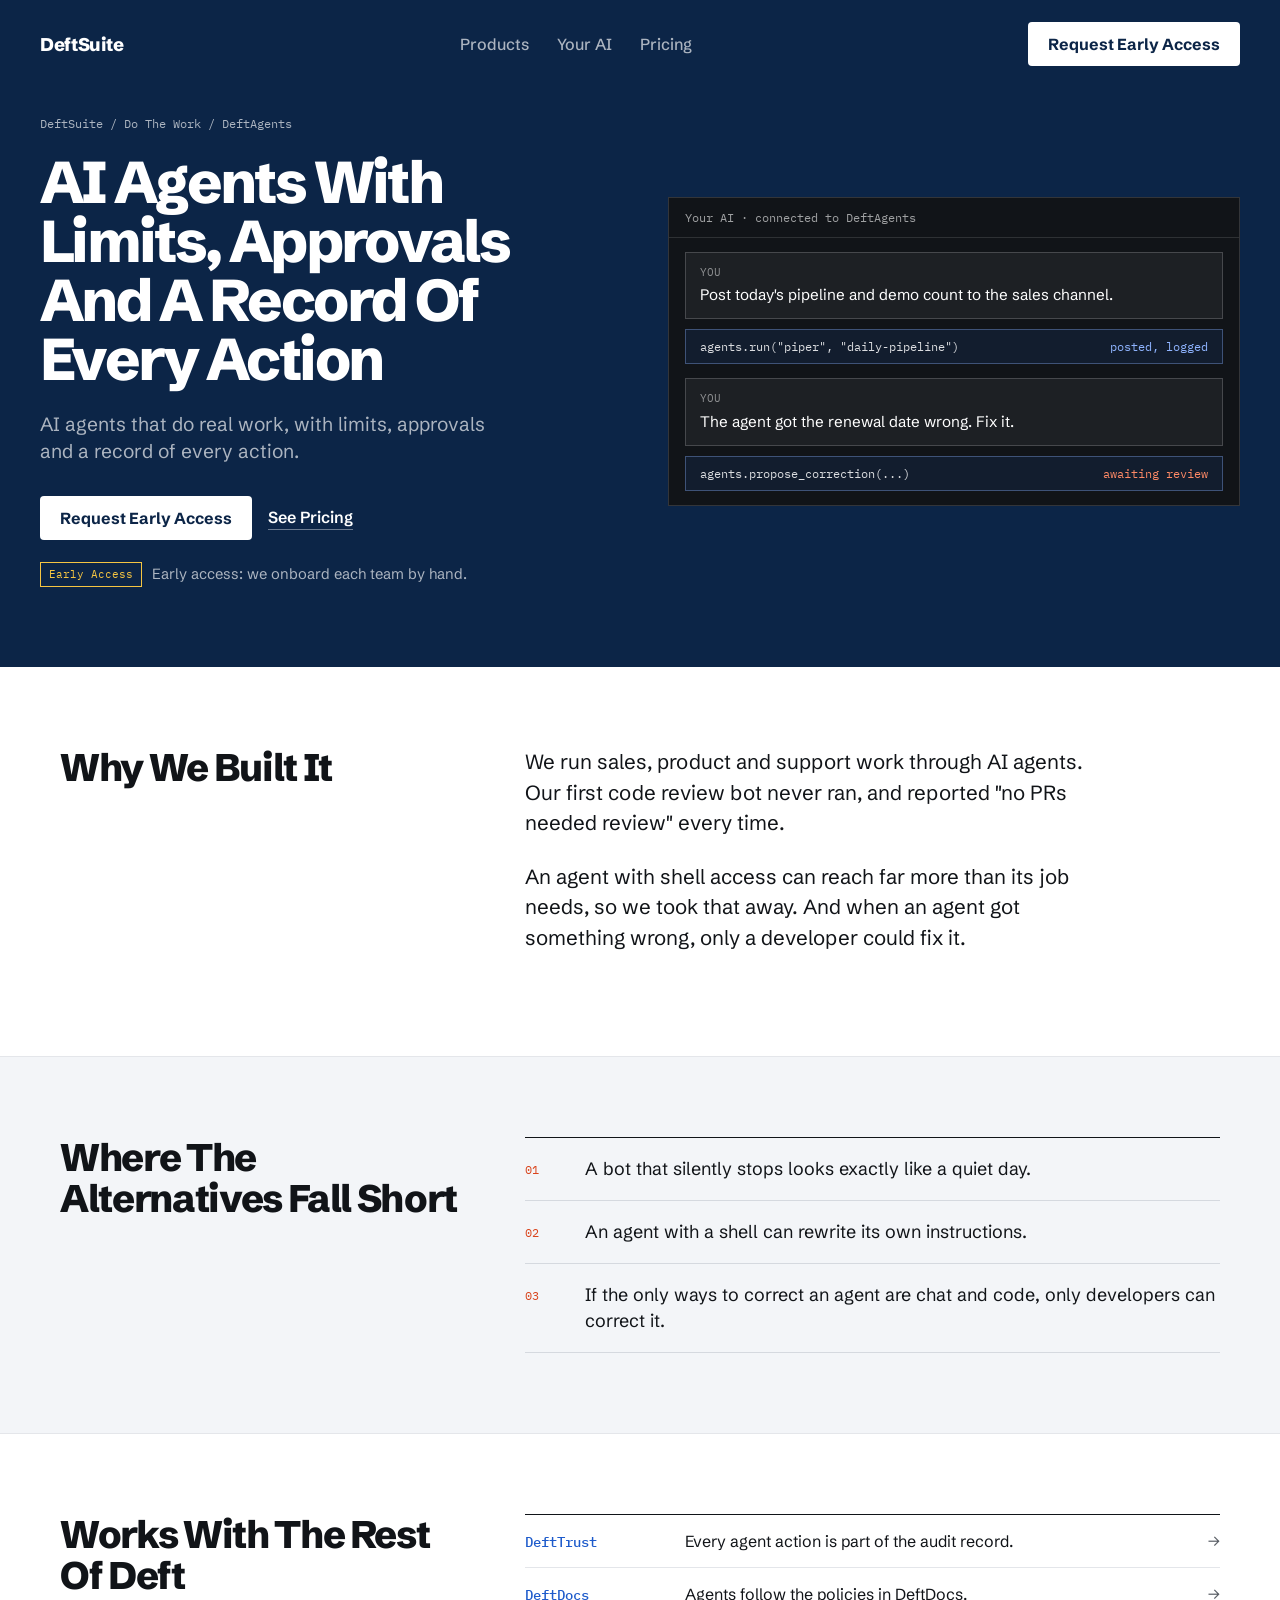
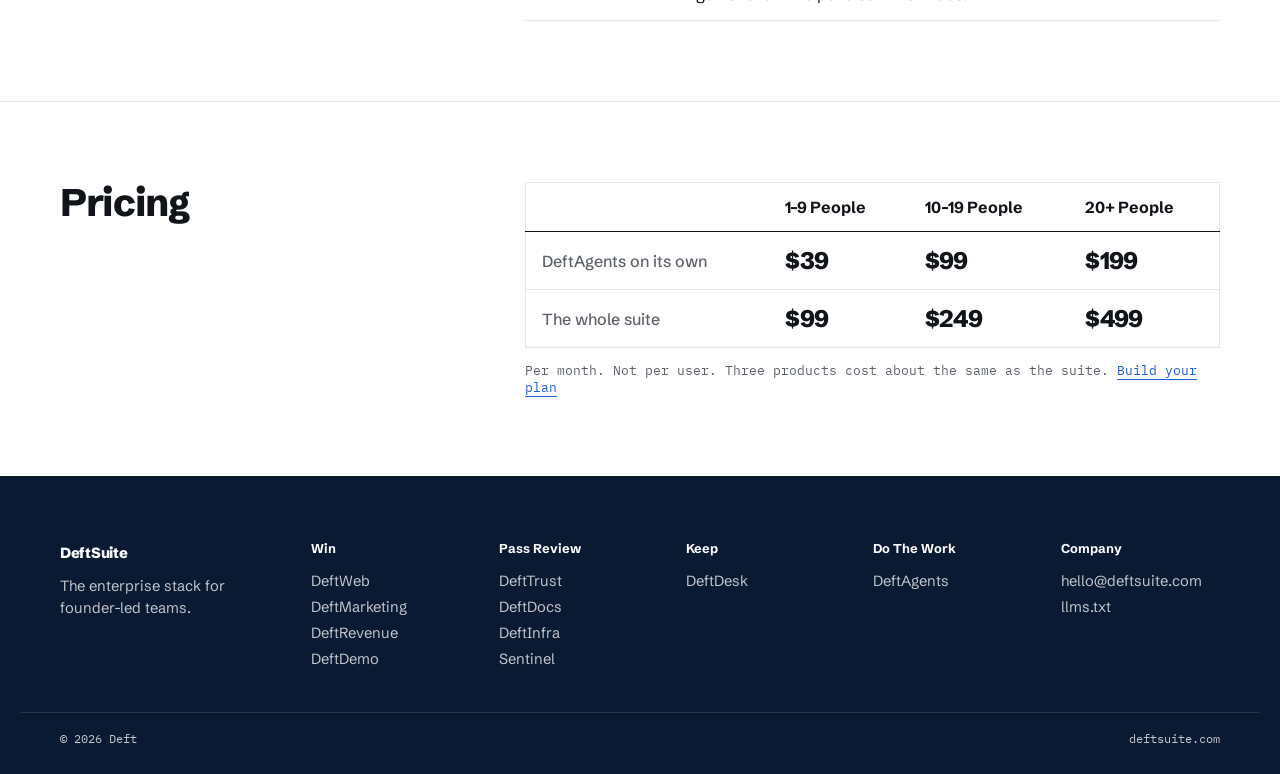
==== agents/index.html @ b2185dc2 "Launch deftsuite.com: home page with real stack prices, 10 product pages, sitemap, llms.txt Home: st" ====
<!DOCTYPE html>
<html lang="en">
<head>
<meta charset="UTF-8" />
<meta name="viewport" content="width=device-width, initial-scale=1.0" />
<title>DeftAgents: AI Agents With Limits, Approvals And A Record Of Every Action</title>
<meta name="description" content="DeftAgents: AI agents that do real work, with limits, approvals and a record of every action. Part of DeftSuite, the enterprise stack for founder-led teams." />
<link rel="canonical" href="https://deftsuite.com/agents/" />
<meta property="og:type" content="website" />
<meta property="og:title" content="DeftAgents: AI Agents With Limits, Approvals And A Record Of Every Action" />
<meta property="og:description" content="DeftAgents: AI agents that do real work, with limits, approvals and a record of every action. Part of DeftSuite, the enterprise stack for founder-led teams." />
<meta property="og:url" content="https://deftsuite.com/agents/" />
<link rel="icon" href="/assets/favicon.svg" type="image/svg+xml" />
<link rel="alternate" type="text/plain" href="/llms.txt" title="Plain text for agents" />
<link rel="preconnect" href="https://fonts.googleapis.com" />
<link rel="preconnect" href="https://fonts.gstatic.com" crossorigin />
<link href="https://fonts.googleapis.com/css2?family=Schibsted+Grotesk:wght@400;500;700;800&family=IBM+Plex+Mono:wght@400;500&display=swap" rel="stylesheet" />
<link rel="stylesheet" href="/assets/css/site.css" />
</head>
<body class="product">
<div class="top">
  <header class="nav">
  <a class="brand" href="/">DeftSuite</a>
  <nav class="links" aria-label="Primary"><a href="/#suite">Products</a><a href="/#ai">Your AI</a><a href="/#pick">Pricing</a></nav>
  <a class="btn" href="mailto:hello@deftsuite.com?subject=DeftSuite%20early%20access">Request Early Access</a>
</header>
  <section class="phero">
    <div>
      <div class="crumbs mono"><a href="/#suite">DeftSuite</a> / Do The Work / DeftAgents</div>
      <h1>AI Agents With Limits, Approvals And A Record Of Every Action</h1>
      <p class="sub">AI agents that do real work, with limits, approvals and a record of every action.</p>
      <div class="cta"><a class="btn" href="mailto:hello@deftsuite.com?subject=DeftAgents%20early%20access">Request Early Access</a><a class="ghost" href="#price">See Pricing</a></div>
      <p class="note"><span class="pill is-early mono">Early Access</span> Early access: we onboard each team by hand.</p>
    </div>
    <div class="console" aria-label="Asking your AI to use DeftAgents">
      <div class="console__bar mono"><span>Your AI · connected to DeftAgents</span></div>
      <div class="ask"><span class="who mono">YOU</span>Post today&#x27;s pipeline and demo count to the sales channel.</div>
        <div class="call mono"><span>agents.run(&quot;piper&quot;, &quot;daily-pipeline&quot;)</span><span class="st">posted, logged</span></div><div class="ask"><span class="who mono">YOU</span>The agent got the renewal date wrong. Fix it.</div>
        <div class="call mono"><span>agents.propose_correction(...)</span><span class="st wait">awaiting review</span></div>
    </div>
  </section>
</div>

<section class="story">
  <div class="wrap split">
    <h2>Why We Built It</h2>
    <div class="story__body"><p>We run sales, product and support work through AI agents. Our first code review bot never ran, and reported &quot;no PRs needed review&quot; every time.</p><p>An agent with shell access can reach far more than its job needs, so we took that away. And when an agent got something wrong, only a developer could fix it.</p></div>
  </div>
</section>

<section class="short">
  <div class="wrap split">
    <h2>Where The Alternatives Fall Short</h2>
    <ol class="short__list"><li><span class="n mono">01</span><span>A bot that silently stops looks exactly like a quiet day.</span></li><li><span class="n mono">02</span><span>An agent with a shell can rewrite its own instructions.</span></li><li><span class="n mono">03</span><span>If the only ways to correct an agent are chat and code, only developers can correct it.</span></li></ol>
  </div>
</section>

<section class="with">
  <div class="wrap split">
    <h2>Works With The Rest Of Deft</h2>
    <div><a class="link-row" href="/trust/"><span class="mono">DeftTrust</span><span>Every agent action is part of the audit record.</span><span class="arrow">→</span></a><a class="link-row" href="/docs/"><span class="mono">DeftDocs</span><span>Agents follow the policies in DeftDocs.</span><span class="arrow">→</span></a></div>
  </div>
</section>

<section class="price" id="price">
  <div class="wrap split">
    <h2>Pricing</h2>
    <div>
      <table class="ptable">
        <thead><tr><th></th><th>1–9 People</th><th>10–19 People</th><th>20+ People</th></tr></thead>
        <tbody>
          <tr><th>DeftAgents on its own</th><td>$39</td><td>$99</td><td>$199</td></tr>
          <tr><th>The whole suite</th><td>$99</td><td>$249</td><td>$499</td></tr>
        </tbody>
      </table>
      <p class="aside mono">Per month. Not per user. Three products cost about the same as the suite. <a href="/#pick">Build your plan</a></p>
    </div>
  </div>
</section>

<footer class="foot">
  <div class="foot__inner">
    <div class="fcol fcol--brand"><a class="brand brand--ink" href="/">DeftSuite</a><p>The enterprise stack for founder-led teams.</p></div>
    <div class="fcol"><h4>Win</h4><a href="/web/">DeftWeb</a><a href="/marketing/">DeftMarketing</a><a href="/revenue/">DeftRevenue</a><a href="/demo/">DeftDemo</a></div><div class="fcol"><h4>Pass Review</h4><a href="/trust/">DeftTrust</a><a href="/docs/">DeftDocs</a><a href="/infra/">DeftInfra</a><a href="/sentinel/">Sentinel</a></div><div class="fcol"><h4>Keep</h4><a href="/desk/">DeftDesk</a></div><div class="fcol"><h4>Do The Work</h4><a href="/agents/">DeftAgents</a></div>
    <div class="fcol"><h4>Company</h4><a href="mailto:hello@deftsuite.com">hello@deftsuite.com</a><a href="/llms.txt">llms.txt</a></div>
  </div>
  <div class="foot__base mono"><span>© 2026 Deft</span><span>deftsuite.com</span></div>
</footer>
<script src="/assets/js/site.js"></script>
</body>
</html>
---- assets/css/site.css ----
/* =========================================================
   deftsuite.com — shared styles for product pages, nav and footer.
   The home page carries its own section styles inline and
   shares the tokens, nav and footer defined here.
   ========================================================= */
:root {
  --field: #0C2547; --soft: rgba(255,255,255,.66); --hair: rgba(255,255,255,.16);
  --paper: #FFFFFF; --ink: #111418; --body: #33373E; --muted: #5C6168; --rule: #E4E6EA;
  --stack: #D9441C; --deft: #1E5BCB; --amber: #F5C542; --tint: #F3F5F8;
}
* { box-sizing: border-box; }
body { margin: 0; font-family: 'Schibsted Grotesk', -apple-system, 'Segoe UI', sans-serif; color: var(--ink); background: var(--paper); -webkit-font-smoothing: antialiased; }
a { color: inherit; text-decoration: none; }
.mono { font-family: 'IBM Plex Mono', ui-monospace, Menlo, monospace; }
:focus-visible { outline: 2px solid var(--amber); outline-offset: 2px; }

/* ---------- nav ---------- */
.top { background: var(--field); color: #fff; }
.nav { display: flex; justify-content: space-between; align-items: center; gap: 20px; padding: 22px 40px; max-width: 1440px; margin: 0 auto; }
.brand { font-weight: 800; font-size: 1.15rem; letter-spacing: -.02em; }
.links { display: flex; gap: 28px; color: var(--soft); font-weight: 500; }
.links a:hover { color: #fff; }
.btn { display: inline-block; padding: 12px 20px; background: #fff; color: var(--field); font-weight: 700; border-radius: 4px; white-space: nowrap; }
.btn:hover { background: #E8EEFA; }
.ghost { font-weight: 600; border-bottom: 1px solid rgba(255,255,255,.4); padding-bottom: 2px; }
.ghost:hover { border-color: #fff; }

/* ---------- product hero ---------- */
.phero { display: grid; grid-template-columns: 1fr 1fr; gap: 56px; align-items: center; padding: 28px 40px 80px; max-width: 1440px; margin: 0 auto; }
.crumbs { font-size: .74rem; color: var(--soft); }
.crumbs a:hover { color: #fff; }
.phero h1 { margin: 22px 0 0; font-weight: 800; font-size: clamp(2.4rem, 4.6vw, 4.2rem); line-height: 1; letter-spacing: -.045em; }
.sub { margin: 22px 0 0; font-size: 1.2rem; line-height: 1.45; color: var(--soft); max-width: 40ch; }
.cta { margin-top: 30px; display: flex; flex-wrap: wrap; gap: 16px; align-items: center; }
.note { margin: 22px 0 0; font-size: .92rem; line-height: 1.5; color: var(--soft); max-width: 52ch; }
.pill { display: inline-block; font-size: .7rem; padding: 3px 8px; border: 1px solid currentColor; margin-right: 6px; vertical-align: 1px; }
.pill.is-live { color: #8FE3B0; } .pill.is-early { color: var(--amber); } .pill.is-build { color: rgba(255,255,255,.7); }

.console { background: #111418; border: 1px solid rgba(255,255,255,.14); padding: 0 0 14px; display: grid; gap: 10px; }
.console__bar { display: flex; justify-content: space-between; padding: 12px 16px; border-bottom: 1px solid rgba(255,255,255,.12); font-size: .72rem; color: rgba(255,255,255,.6); }
.preview-tag { color: var(--amber); }
.ask { margin: 4px 16px 0; padding: 12px 14px; border: 1px solid rgba(255,255,255,.18); background: rgba(255,255,255,.05); font-size: .95rem; line-height: 1.45; }
.ask .who { display: block; font-size: .68rem; color: rgba(255,255,255,.5); margin-bottom: 4px; }
.call { margin: 0 16px; display: grid; grid-template-columns: 1fr auto; gap: 12px; padding: 9px 14px; border: 1px solid rgba(143,180,255,.35); background: rgba(30,91,203,.12); font-size: .76rem; color: rgba(255,255,255,.85); }
.call span:first-child { overflow-wrap: anywhere; }
.call .st { color: #8FB4FF; white-space: nowrap; }
.call .st.wait { color: #FF8A66; }

/* ---------- product sections ---------- */
.wrap { max-width: 1240px; margin: 0 auto; padding: 0 40px; }
.split { display: grid; grid-template-columns: .75fr 1.25fr; gap: 48px; align-items: start; }
.story, .short, .with, .price { padding: 80px 0; border-top: 1px solid var(--rule); }
.story { border-top: 0; }
.short { background: var(--tint); }
h2 { margin: 0; font-weight: 800; font-size: clamp(1.8rem, 3vw, 2.5rem); line-height: 1.05; letter-spacing: -.035em; }
.story__body p { margin: 0 0 1.1em; font-size: clamp(1.15rem, 1.6vw, 1.4rem); line-height: 1.5; color: var(--ink); max-width: 46ch; }
.short__list { list-style: none; margin: 0; padding: 0; border-top: 1px solid var(--ink); }
.short__list li { display: grid; grid-template-columns: 3rem 1fr; gap: 12px; padding: 18px 0; border-bottom: 1px solid #D5D9DF; font-size: 1.12rem; line-height: 1.45; }
.short__list .n { font-size: .78rem; color: var(--stack); padding-top: 4px; }
.link-row { display: grid; grid-template-columns: 9rem 1fr auto; gap: 16px; align-items: baseline; padding: 16px 0; border-bottom: 1px solid var(--rule); }
.link-row:first-child { border-top: 1px solid var(--ink); }
.link-row .mono { font-size: .85rem; font-weight: 500; color: var(--deft); }
.link-row .arrow { color: var(--muted); }
.link-row:hover .arrow { color: var(--ink); }
.ptable { width: 100%; border-collapse: collapse; border: 1px solid var(--rule); }
.ptable th, .ptable td { padding: 14px 16px; border-bottom: 1px solid var(--rule); text-align: left; }
.ptable thead th { border-bottom: 1px solid var(--ink); font-weight: 700; }
.ptable tbody th { font-weight: 500; color: var(--muted); }
.ptable td { font-weight: 800; font-size: 1.5rem; letter-spacing: -.03em; }
.aside { margin: 14px 0 0; font-size: .8rem; color: var(--muted); }
.aside a { color: var(--deft); border-bottom: 1px solid currentColor; }

/* ---------- footer ---------- */
.foot { background: #0A1A33; color: rgba(255,255,255,.75); }
.foot__inner { max-width: 1240px; margin: 0 auto; padding: 64px 40px 40px; display: grid; grid-template-columns: 1.4fr repeat(5, 1fr); gap: 28px; }
.fcol h4 { margin: 0 0 12px; font-size: .8rem; font-weight: 700; color: #fff; }
.fcol a { display: block; padding: 4px 0; font-size: .92rem; }
.fcol a:hover { color: #fff; }
.fcol p { margin: 10px 0 0; font-size: .92rem; line-height: 1.45; max-width: 24ch; }
.brand--ink { color: #fff; }
.foot__base { max-width: 1240px; margin: 0 auto; padding: 18px 40px 28px; display: flex; justify-content: space-between; border-top: 1px solid rgba(255,255,255,.12); font-size: .74rem; }

@media (max-width: 980px) {
  .phero, .split { grid-template-columns: 1fr; gap: 28px; }
  .links { display: none; }
  .foot__inner { grid-template-columns: 1fr 1fr; }
}
@media (max-width: 560px) {
  .nav, .phero, .wrap, .foot__inner, .foot__base { padding-left: 16px; padding-right: 16px; }
  .nav .btn { padding: 10px 12px; font-size: .85rem; }
  .link-row { grid-template-columns: 1fr auto; }
  .link-row span:nth-child(2) { grid-column: 1 / -1; grid-row: 2; }
  .ptable th, .ptable td { padding: 10px 8px; }
  .ptable td { font-size: 1.15rem; }
}
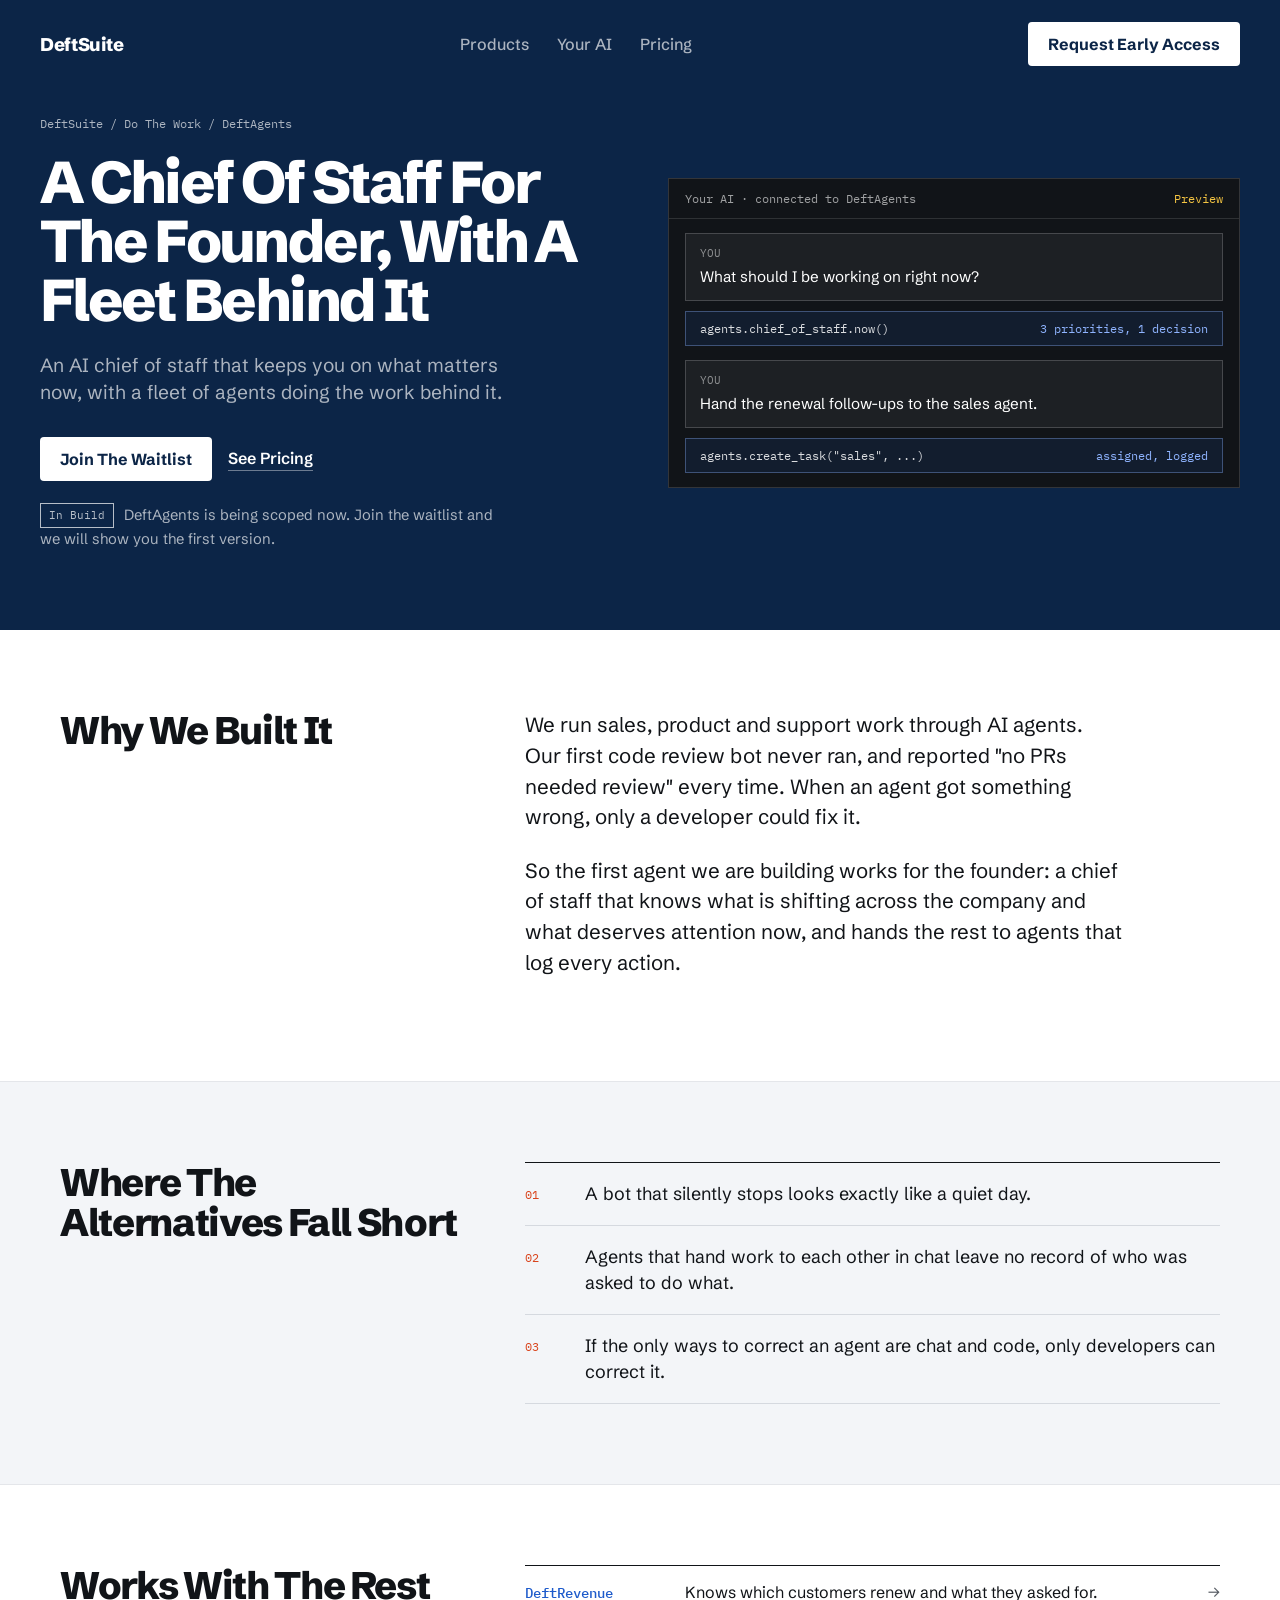
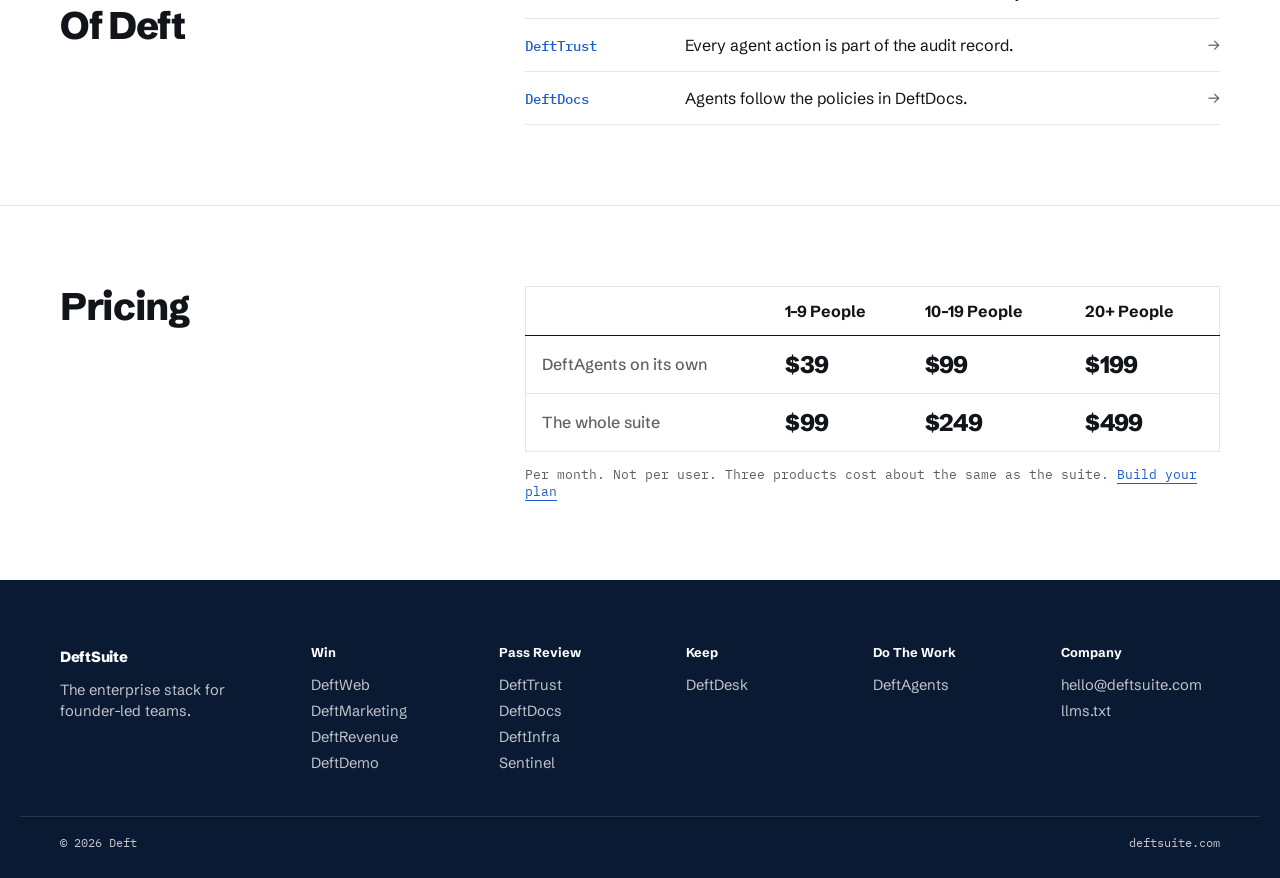
==== commit 89d01881: "DeftAgents: placeholder for the chief-of-staff direction, status In Build Scope is being worked in d" ====
--- a/agents/index.html
+++ b/agents/index.html
@@ -3,12 +3,12 @@
 <head>
 <meta charset="UTF-8" />
 <meta name="viewport" content="width=device-width, initial-scale=1.0" />
-<title>DeftAgents: AI Agents With Limits, Approvals And A Record Of Every Action</title>
-<meta name="description" content="DeftAgents: AI agents that do real work, with limits, approvals and a record of every action. Part of DeftSuite, the enterprise stack for founder-led teams." />
+<title>DeftAgents: A Chief Of Staff For The Founder, With A Fleet Behind It</title>
+<meta name="description" content="DeftAgents: An AI chief of staff that keeps you on what matters now, with a fleet of agents doing the work behind it. Part of DeftSuite, the enterprise stack for founder-led teams." />
 <link rel="canonical" href="https://deftsuite.com/agents/" />
 <meta property="og:type" content="website" />
-<meta property="og:title" content="DeftAgents: AI Agents With Limits, Approvals And A Record Of Every Action" />
-<meta property="og:description" content="DeftAgents: AI agents that do real work, with limits, approvals and a record of every action. Part of DeftSuite, the enterprise stack for founder-led teams." />
+<meta property="og:title" content="DeftAgents: A Chief Of Staff For The Founder, With A Fleet Behind It" />
+<meta property="og:description" content="DeftAgents: An AI chief of staff that keeps you on what matters now, with a fleet of agents doing the work behind it. Part of DeftSuite, the enterprise stack for founder-led teams." />
 <meta property="og:url" content="https://deftsuite.com/agents/" />
 <link rel="icon" href="/assets/favicon.svg" type="image/svg+xml" />
 <link rel="alternate" type="text/plain" href="/llms.txt" title="Plain text for agents" />
@@ -27,16 +27,16 @@
   <section class="phero">
     <div>
       <div class="crumbs mono"><a href="/#suite">DeftSuite</a> / Do The Work / DeftAgents</div>
-      <h1>AI Agents With Limits, Approvals And A Record Of Every Action</h1>
-      <p class="sub">AI agents that do real work, with limits, approvals and a record of every action.</p>
-      <div class="cta"><a class="btn" href="mailto:hello@deftsuite.com?subject=DeftAgents%20early%20access">Request Early Access</a><a class="ghost" href="#price">See Pricing</a></div>
-      <p class="note"><span class="pill is-early mono">Early Access</span> Early access: we onboard each team by hand.</p>
+      <h1>A Chief Of Staff For The Founder, With A Fleet Behind It</h1>
+      <p class="sub">An AI chief of staff that keeps you on what matters now, with a fleet of agents doing the work behind it.</p>
+      <div class="cta"><a class="btn" href="mailto:hello@deftsuite.com?subject=DeftAgents%20waitlist">Join The Waitlist</a><a class="ghost" href="#price">See Pricing</a></div>
+      <p class="note"><span class="pill is-build mono">In Build</span> DeftAgents is being scoped now. Join the waitlist and we will show you the first version.</p>
     </div>
     <div class="console" aria-label="Asking your AI to use DeftAgents">
-      <div class="console__bar mono"><span>Your AI · connected to DeftAgents</span></div>
-      <div class="ask"><span class="who mono">YOU</span>Post today&#x27;s pipeline and demo count to the sales channel.</div>
-        <div class="call mono"><span>agents.run(&quot;piper&quot;, &quot;daily-pipeline&quot;)</span><span class="st">posted, logged</span></div><div class="ask"><span class="who mono">YOU</span>The agent got the renewal date wrong. Fix it.</div>
-        <div class="call mono"><span>agents.propose_correction(...)</span><span class="st wait">awaiting review</span></div>
+      <div class="console__bar mono"><span>Your AI · connected to DeftAgents</span> <span class="mono preview-tag">Preview</span></div>
+      <div class="ask"><span class="who mono">YOU</span>What should I be working on right now?</div>
+        <div class="call mono"><span>agents.chief_of_staff.now()</span><span class="st">3 priorities, 1 decision</span></div><div class="ask"><span class="who mono">YOU</span>Hand the renewal follow-ups to the sales agent.</div>
+        <div class="call mono"><span>agents.create_task(&quot;sales&quot;, ...)</span><span class="st">assigned, logged</span></div>
     </div>
   </section>
 </div>
@@ -44,21 +44,21 @@
 <section class="story">
   <div class="wrap split">
     <h2>Why We Built It</h2>
-    <div class="story__body"><p>We run sales, product and support work through AI agents. Our first code review bot never ran, and reported &quot;no PRs needed review&quot; every time.</p><p>An agent with shell access can reach far more than its job needs, so we took that away. And when an agent got something wrong, only a developer could fix it.</p></div>
+    <div class="story__body"><p>We run sales, product and support work through AI agents. Our first code review bot never ran, and reported &quot;no PRs needed review&quot; every time. When an agent got something wrong, only a developer could fix it.</p><p>So the first agent we are building works for the founder: a chief of staff that knows what is shifting across the company and what deserves attention now, and hands the rest to agents that log every action.</p></div>
   </div>
 </section>
 
 <section class="short">
   <div class="wrap split">
     <h2>Where The Alternatives Fall Short</h2>
-    <ol class="short__list"><li><span class="n mono">01</span><span>A bot that silently stops looks exactly like a quiet day.</span></li><li><span class="n mono">02</span><span>An agent with a shell can rewrite its own instructions.</span></li><li><span class="n mono">03</span><span>If the only ways to correct an agent are chat and code, only developers can correct it.</span></li></ol>
+    <ol class="short__list"><li><span class="n mono">01</span><span>A bot that silently stops looks exactly like a quiet day.</span></li><li><span class="n mono">02</span><span>Agents that hand work to each other in chat leave no record of who was asked to do what.</span></li><li><span class="n mono">03</span><span>If the only ways to correct an agent are chat and code, only developers can correct it.</span></li></ol>
   </div>
 </section>
 
 <section class="with">
   <div class="wrap split">
     <h2>Works With The Rest Of Deft</h2>
-    <div><a class="link-row" href="/trust/"><span class="mono">DeftTrust</span><span>Every agent action is part of the audit record.</span><span class="arrow">→</span></a><a class="link-row" href="/docs/"><span class="mono">DeftDocs</span><span>Agents follow the policies in DeftDocs.</span><span class="arrow">→</span></a></div>
+    <div><a class="link-row" href="/revenue/"><span class="mono">DeftRevenue</span><span>Knows which customers renew and what they asked for.</span><span class="arrow">→</span></a><a class="link-row" href="/trust/"><span class="mono">DeftTrust</span><span>Every agent action is part of the audit record.</span><span class="arrow">→</span></a><a class="link-row" href="/docs/"><span class="mono">DeftDocs</span><span>Agents follow the policies in DeftDocs.</span><span class="arrow">→</span></a></div>
   </div>
 </section>
 
